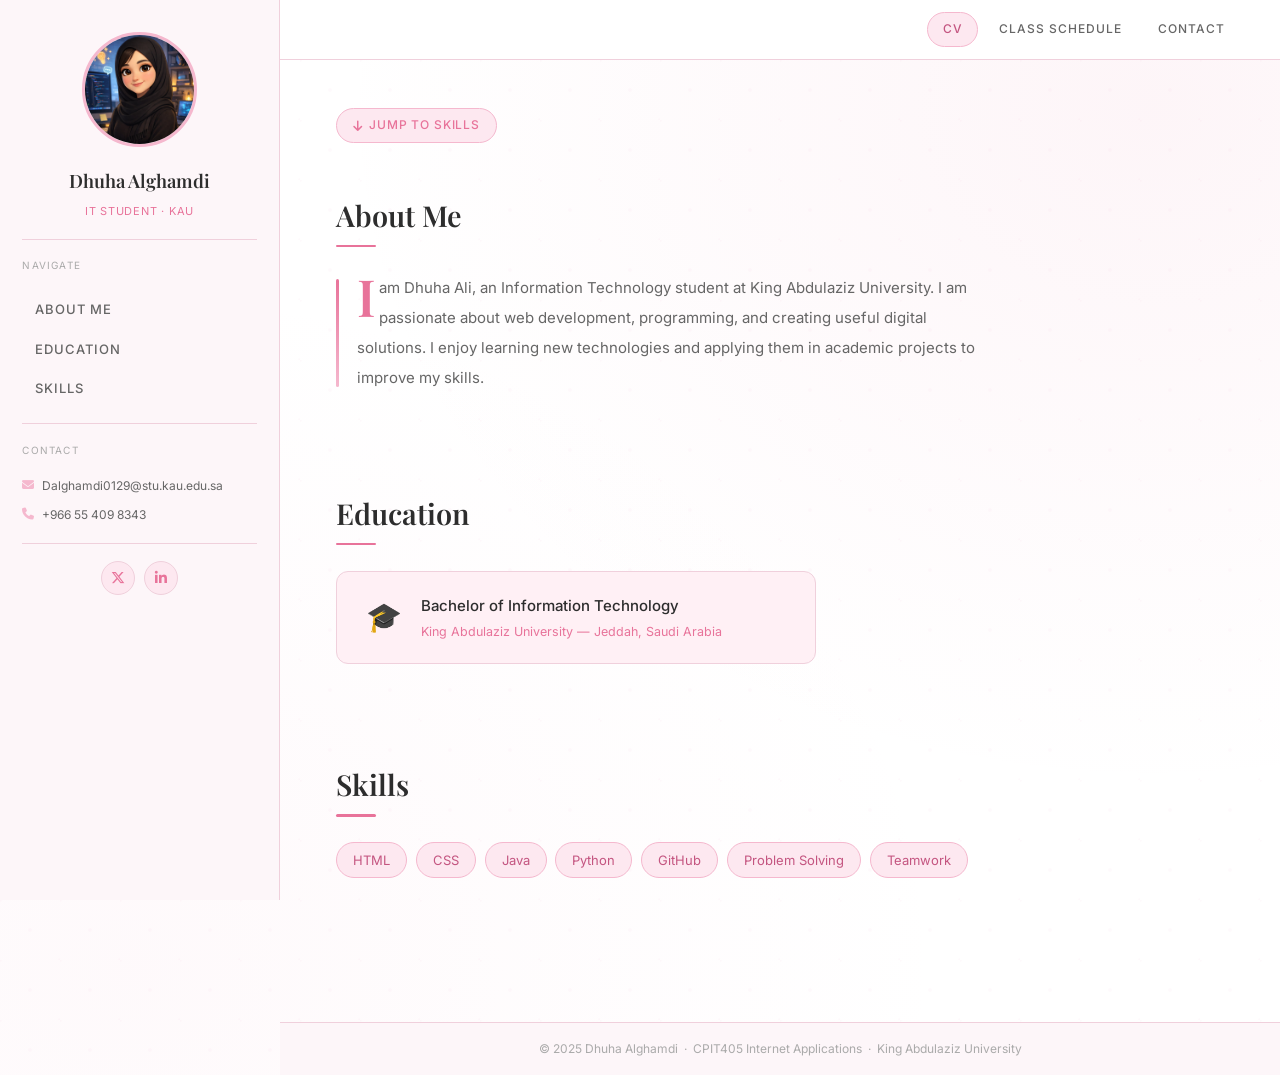
==== index.html @ 771fced4 "Add files via upload" ====
<!DOCTYPE html>
<!--
  index.html - Home Page (CV)
  Dhuha Alghamdi Personal Website
  CPIT405 - Internet Applications
-->
<html lang="en">
<head>
  <meta charset="UTF-8">
  <meta name="viewport" content="width=device-width, initial-scale=1.0">
  <title>Dhuha Alghamdi — CV</title>
  <link rel="stylesheet" href="style.css">
  <link rel="stylesheet" href="https://cdnjs.cloudflare.com/ajax/libs/font-awesome/6.5.0/css/all.min.css">
  <link href="https://fonts.googleapis.com/css2?family=Playfair+Display:wght@400;600&family=Inter:wght@300;400;500&display=swap" rel="stylesheet">
  <style>
    /* ── CSS Variables: light pink morning theme ── */
    :root {
      --bg:           #ffffff;
      --bg-sidebar:   #fdf6f9;
      --bg-card:      #fff0f5;
      --pink:         #e8739a;
      --pink-light:   #f5b8ce;
      --pink-pale:    #fde8f0;
      --pink-dark:    #c45580;
      --text-main:    #2d2d2d;
      --text-sec:     #666;
      --text-muted:   #aaa;
      --border:       #f0d0dc;
      --font-display: 'Playfair Display', Georgia, serif;
      --font-body:    'Inter', Arial, sans-serif;
    }

    /* ── Reset ── */
    *, *::before, *::after { box-sizing: border-box; margin: 0; padding: 0; }
    html { scroll-behavior: smooth; }

    /* ── Body: background image not solid color - project requirement ── */
    body {
      font-family: var(--font-body);
      background-color: var(--bg);
      color: var(--text-main);
      font-size: 15px;
      line-height: 1.7;
      background-image:
        radial-gradient(ellipse at 90% 10%, rgba(232,115,154,0.07) 0%, transparent 50%),
        radial-gradient(ellipse at 10% 90%, rgba(245,184,206,0.08) 0%, transparent 50%),
        url("data:image/svg+xml,%3Csvg width='60' height='60' viewBox='0 0 60 60' xmlns='http://www.w3.org/2000/svg'%3E%3Cg fill='%23e8739a' fill-opacity='0.03'%3E%3Ccircle cx='30' cy='30' r='2'/%3E%3Ccircle cx='0' cy='0' r='2'/%3E%3Ccircle cx='60' cy='60' r='2'/%3E%3C/g%3E%3C/svg%3E");
    }

    /* ── Page grid layout - project requirement ── */
    .page-wrapper {
      display: grid;
      grid-template-columns: 280px 1fr;
      grid-template-rows: 60px 1fr auto;
      grid-template-areas:
        "sidebar header"
        "sidebar main"
        "sidebar footer";
      min-height: 100vh;
    }

    /* ══ SIDEBAR ══ */
    .sidebar {
      grid-area: sidebar;
      background: var(--bg-sidebar);
      border-right: 1.5px solid var(--border);
      padding: 2rem 1.4rem;
      display: flex;
      flex-direction: column;
      align-items: center;
      gap: 1.1rem;
      position: sticky;
      top: 0;
      height: 100vh;
      overflow-y: auto;
    }

    /* Profile image - rounded - bonus requirement */
    .profile-pic {
      width: 115px;
      height: 115px;
      border-radius: 50%;
      object-fit: cover;
      border: 3px solid var(--pink-light);
      /* CSS animation on border - project requirement */
      animation: pinkGlow 3s ease-in-out infinite;
      flex-shrink: 0;
    }

    /* CSS @keyframes animation - project requirement */
    @keyframes pinkGlow {
      0%   { border-color: var(--pink-light); box-shadow: 0 0 12px rgba(232,115,154,0.25); }
      50%  { border-color: var(--pink);       box-shadow: 0 0 22px rgba(232,115,154,0.45); }
      100% { border-color: var(--pink-light); box-shadow: 0 0 12px rgba(232,115,154,0.25); }
    }

    .sidebar-name {
      font-family: var(--font-display);
      font-size: 1.15rem;
      font-weight: 600;
      color: var(--text-main);
      text-align: center;
    }

    .sidebar-role {
      font-size: 11px;
      color: var(--pink);
      text-align: center;
      letter-spacing: 0.07em;
      text-transform: uppercase;
      margin-top: -0.7rem;
    }

    .sidebar-divider {
      width: 100%;
      height: 1px;
      background: var(--border);
    }

    .sidebar-label {
      font-size: 10px;
      color: var(--text-muted);
      letter-spacing: 0.12em;
      text-transform: uppercase;
      align-self: flex-start;
    }

    /* Sidebar nav links (About / Education / Skills) */
    .sidebar-nav {
      width: 100%;
      display: flex;
      flex-direction: column;
      gap: 0.25rem;
    }

    /* Remove underline from all links - project requirement */
    .sidebar-nav a, .sidebar-links a, nav a, .social-icons a, .fragment-link {
      text-decoration: none;
    }

    .sidebar-nav a {
      font-size: 13px;
      color: var(--text-sec);
      padding: 0.35rem 0.7rem;
      border-radius: 6px;
      transition: background 0.2s, color 0.2s;
    }
    .sidebar-nav a:hover {
      background: var(--pink-pale);
      color: var(--pink-dark);
    }

    .sidebar-links {
      width: 100%;
      display: flex;
      flex-direction: column;
      gap: 0.5rem;
    }

    .sidebar-links a {
      font-size: 12px;
      color: var(--text-sec);
      display: flex;
      align-items: flex-start;
      gap: 0.45rem;
      transition: color 0.2s;
      word-break: break-all;
    }
    .sidebar-links a i { margin-top: 3px; flex-shrink: 0; color: var(--pink-light); }
    .sidebar-links a:hover { color: var(--pink-dark); }

    /* Social icons hover effect - project requirement */
    .social-icons { display: flex; gap: 0.6rem; }

    .social-icons a {
      width: 34px;
      height: 34px;
      border-radius: 50%;
      background: var(--pink-pale);
      border: 1px solid var(--border);
      display: flex;
      align-items: center;
      justify-content: center;
      color: var(--pink);
      font-size: 14px;
      /* CSS transition - project requirement */
      transition: all 0.28s ease;
    }
    .social-icons a:hover {
      background: var(--pink);
      color: white;
      transform: translateY(-3px);
      box-shadow: 0 5px 14px rgba(232,115,154,0.35);
    }

    /* ══ STICKY HEADER - project requirement ══ */
    header {
      grid-area: header;
      position: sticky;
      top: 0;
      z-index: 200;
      background: rgba(255,255,255,0.92);
      backdrop-filter: blur(12px);
      border-bottom: 1.5px solid var(--border);
      display: flex;
      align-items: center;
      justify-content: flex-end;
      padding: 0 2.5rem;
    }

    nav { display: flex; gap: 0.35rem; }

    nav a {
      font-size: 12px;
      font-weight: 500;
      letter-spacing: 0.08em;
      text-transform: uppercase;
      color: var(--text-sec);
      padding: 0.4rem 0.9rem;
      border-radius: 20px;
      border: 1.5px solid transparent;
      /* CSS transition on nav - project requirement */
      transition: all 0.22s;
    }

    /* Hover on nav links - project requirement */
    nav a:hover, nav a.active {
      color: var(--pink-dark);
      background: var(--pink-pale);
      border-color: var(--pink-light);
    }

    /* ══ MAIN CONTENT ══ */
    main {
      grid-area: main;
      padding: 3rem 3.5rem;
    }

    /* Fragment link - DIFFERENT style from other links - project requirement */
    .fragment-link {
      display: inline-flex;
      align-items: center;
      gap: 0.4rem;
      color: var(--pink);
      font-size: 12px;
      letter-spacing: 0.07em;
      text-transform: uppercase;
      font-weight: 500;
      background: var(--pink-pale);
      border: 1.5px solid var(--pink-light);
      padding: 0.4rem 1rem;
      border-radius: 20px;
      margin-bottom: 3rem;         /* extra space so scroll difference is visible */
      transition: background 0.2s, transform 0.2s;
    }
    .fragment-link:hover {
      background: var(--pink-light);
      color: white;
      transform: translateY(-2px);
    }

    /* Section titles */
    .section-title {
      font-family: var(--font-display);
      font-size: 1.8rem;
      font-weight: 600;
      color: var(--text-main);
      margin-bottom: 0.3rem;
    }

    .section-bar {
      width: 40px;
      height: 2.5px;
      background: var(--pink);
      border-radius: 2px;
      margin-bottom: 1.6rem;
    }

    /* ── Sections with big spacing so scroll is obvious ── */
    section {
      margin-bottom: 6rem;      /* lots of space between sections */
      scroll-margin-top: 80px;
    }

    /* ── About Me - pseudo-elements - project requirement ── */
    .about-text {
      color: var(--text-sec);
      font-size: 15px;
      line-height: 2;
      max-width: 640px;
      position: relative;
      padding-left: 1.3rem;
    }

    /* ::before - pink left accent - project requirement */
    .about-text::before {
      content: '';
      position: absolute;
      left: 0; top: 6px; bottom: 6px;
      width: 3px;
      background: linear-gradient(180deg, var(--pink), var(--pink-light));
      border-radius: 2px;
    }

    /* ::first-letter drop cap - project requirement */
    .about-text::first-letter {
      font-family: var(--font-display);
      font-size: 3.2rem;
      font-weight: 600;
      color: var(--pink);
      float: left;
      line-height: 0.82;
      margin-right: 0.18rem;
      margin-top: 0.1rem;
    }

    /* ── Education card ── */
    .edu-card {
      background: var(--bg-card);
      border: 1.5px solid var(--border);
      border-radius: 12px;
      padding: 1.3rem 1.8rem;
      display: flex;
      gap: 1.2rem;
      align-items: flex-start;
      max-width: 480px;
      /* CSS transition - project requirement */
      transition: border-color 0.3s, box-shadow 0.3s;
    }
    .edu-card:hover {
      border-color: var(--pink-light);
      box-shadow: 0 4px 18px rgba(232,115,154,0.15);
    }
    .edu-icon { font-size: 1.8rem; }
    .edu-degree { font-size: 15px; font-weight: 500; color: var(--text-main); }
    .edu-uni { font-size: 12.5px; color: var(--pink); margin-top: 0.2rem; }

    /* ── Skills tags ── */
    .skills-grid { display: flex; flex-wrap: wrap; gap: 0.55rem; }

    .skill-tag {
      background: var(--pink-pale);
      border: 1.5px solid var(--pink-light);
      color: var(--pink-dark);
      padding: 0.35rem 1rem;
      border-radius: 20px;
      font-size: 13px;
      transition: all 0.22s;
      cursor: default;
    }
    .skill-tag:hover {
      background: var(--pink-light);
      color: white;
      transform: translateY(-2px);
    }

    /* ══ FOOTER - always at bottom - project requirement ══ */
    footer {
      grid-area: footer;
      background: var(--bg-sidebar);
      border-top: 1.5px solid var(--border);
      padding: 1rem 3rem;
      text-align: center;
      font-size: 12px;
      color: var(--text-muted);
    }

    /* ══ RESPONSIVE - project requirement ══ */
    @media (max-width: 768px) {
      .page-wrapper {
        grid-template-columns: 1fr;
        grid-template-areas: "header" "sidebar" "main" "footer";
      }
      .sidebar { position: static; height: auto; flex-direction: row; flex-wrap: wrap; justify-content: center; }
      main { padding: 1.8rem 1.2rem; }
    }
  </style>
</head>
<body>
<div class="page-wrapper">

  <!-- Left sidebar - profile image on left nav bar - project requirement -->
  <aside class="sidebar">

    <!-- Profile image - rounded (border-radius 50%) - bonus requirement -->
    <img
      src="[data-uri]"
      alt="Dhuha Alghamdi"
      class="profile-pic">

    <div class="sidebar-name">Dhuha Alghamdi</div>
    <div class="sidebar-role">IT Student · KAU</div>

    <div class="sidebar-divider"></div>

    <span class="sidebar-label">Navigate</span>
    <!-- Sidebar section links -->
    <nav class="sidebar-nav">
      <a href="#about">About Me</a>
      <a href="#education">Education</a>
      <a href="#skills">Skills</a>
    </nav>

    <div class="sidebar-divider"></div>

    <span class="sidebar-label">Contact</span>
    <div class="sidebar-links">
      <!-- mailto: URI scheme - project requirement -->
      <a href="mailto:Dalghamdi0129@stu.kau.edu.sa">
        <i class="fa-solid fa-envelope"></i>Dalghamdi0129@stu.kau.edu.sa
      </a>
      <!-- tel: URI scheme - project requirement -->
      <a href="tel:+966554098343">
        <i class="fa-solid fa-phone"></i>+966 55 409 8343
      </a>
    </div>

    <div class="sidebar-divider"></div>

    <!-- Social media icons - new window - hover effects - project requirements -->
    <div class="social-icons">
      <a href="https://x.com/gglop9?s=21&t=EAgGsXq8_sWAfRVWY7o1SA"
         target="_blank" rel="noopener noreferrer" title="X (Twitter)">
        <i class="fa-brands fa-x-twitter"></i>
      </a>
      <a href="https://www.linkedin.com/in/dhuha-alghamdi"
         target="_blank" rel="noopener noreferrer" title="LinkedIn">
        <i class="fa-brands fa-linkedin-in"></i>
      </a>
    </div>

  </aside>

  <!-- Sticky header - project requirement -->
  <header>
    <nav>
      <a href="index.html" class="active">CV</a>
      <a href="schedule.html">Class Schedule</a>
      <a href="contact.html">Contact</a>
    </nav>
  </header>

  <main>

    <!-- Fragment link - jumps to #skills - DIFFERENT style - project requirement -->
    <a href="#skills" class="fragment-link">
      <i class="fa-solid fa-arrow-down"></i>
      Jump to Skills
    </a>

    <!-- ── About Me: 6rem margin-bottom makes scroll jump visible ── -->
    <section id="about">
      <h2 class="section-title">About Me</h2>
      <div class="section-bar"></div>
      <!-- ::first-letter + ::before applied via CSS - project requirement -->
      <p class="about-text">
        I am Dhuha Ali, an Information Technology student at King Abdulaziz University.
        I am passionate about web development, programming, and creating useful digital solutions.
        I enjoy learning new technologies and applying them in academic projects to improve my skills.
      </p>
    </section>

    <!-- ── Education ── -->
    <section id="education">
      <h2 class="section-title">Education</h2>
      <div class="section-bar"></div>
      <div class="edu-card">
        <div class="edu-icon">🎓</div>
        <div>
          <div class="edu-degree">Bachelor of Information Technology</div>
          <div class="edu-uni">King Abdulaziz University — Jeddah, Saudi Arabia</div>
        </div>
      </div>
    </section>

    <!-- ── Skills - target of fragment link ── -->
    <section id="skills">
      <h2 class="section-title">Skills</h2>
      <div class="section-bar"></div>
      <div class="skills-grid">
        <span class="skill-tag">HTML</span>
        <span class="skill-tag">CSS</span>
        <span class="skill-tag">Java</span>
        <span class="skill-tag">Python</span>
        <span class="skill-tag">GitHub</span>
        <span class="skill-tag">Problem Solving</span>
        <span class="skill-tag">Teamwork</span>
      </div>
    </section>

  </main>

  <!-- Footer - always at bottom - project requirement -->
  <footer>
    © 2025 Dhuha Alghamdi &nbsp;·&nbsp; CPIT405 Internet Applications &nbsp;·&nbsp; King Abdulaziz University
  </footer>

</div>
</body>
</html>
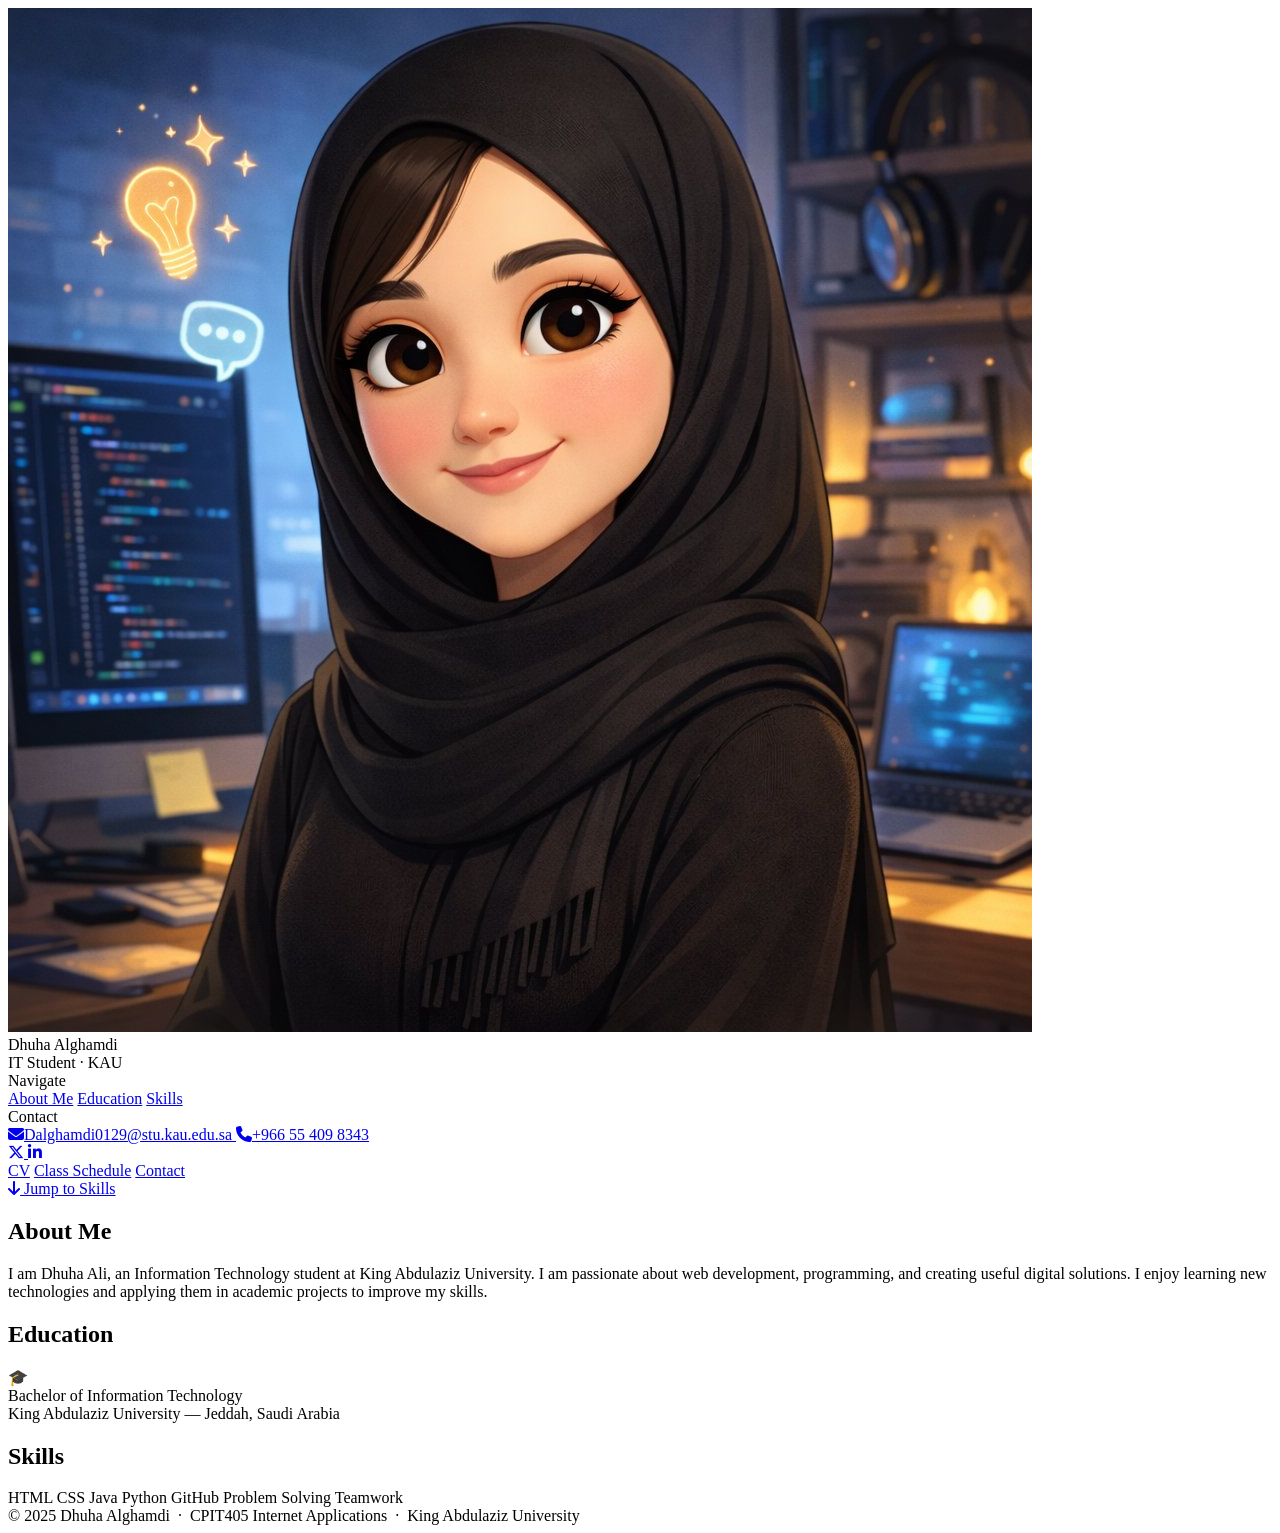
==== commit 964f02c2: "Update index.html" ====
--- a/index.html
+++ b/index.html
@@ -1,6 +1,6 @@
 <!DOCTYPE html>
 <!--
-  index.html - Home Page (CV)
+  index.html - Home Page 
   Dhuha Alghamdi Personal Website
   CPIT405 - Internet Applications
 -->
@@ -12,369 +12,6 @@
   <link rel="stylesheet" href="style.css">
   <link rel="stylesheet" href="https://cdnjs.cloudflare.com/ajax/libs/font-awesome/6.5.0/css/all.min.css">
   <link href="https://fonts.googleapis.com/css2?family=Playfair+Display:wght@400;600&family=Inter:wght@300;400;500&display=swap" rel="stylesheet">
-  <style>
-    /* ── CSS Variables: light pink morning theme ── */
-    :root {
-      --bg:           #ffffff;
-      --bg-sidebar:   #fdf6f9;
-      --bg-card:      #fff0f5;
-      --pink:         #e8739a;
-      --pink-light:   #f5b8ce;
-      --pink-pale:    #fde8f0;
-      --pink-dark:    #c45580;
-      --text-main:    #2d2d2d;
-      --text-sec:     #666;
-      --text-muted:   #aaa;
-      --border:       #f0d0dc;
-      --font-display: 'Playfair Display', Georgia, serif;
-      --font-body:    'Inter', Arial, sans-serif;
-    }
-
-    /* ── Reset ── */
-    *, *::before, *::after { box-sizing: border-box; margin: 0; padding: 0; }
-    html { scroll-behavior: smooth; }
-
-    /* ── Body: background image not solid color - project requirement ── */
-    body {
-      font-family: var(--font-body);
-      background-color: var(--bg);
-      color: var(--text-main);
-      font-size: 15px;
-      line-height: 1.7;
-      background-image:
-        radial-gradient(ellipse at 90% 10%, rgba(232,115,154,0.07) 0%, transparent 50%),
-        radial-gradient(ellipse at 10% 90%, rgba(245,184,206,0.08) 0%, transparent 50%),
-        url("data:image/svg+xml,%3Csvg width='60' height='60' viewBox='0 0 60 60' xmlns='http://www.w3.org/2000/svg'%3E%3Cg fill='%23e8739a' fill-opacity='0.03'%3E%3Ccircle cx='30' cy='30' r='2'/%3E%3Ccircle cx='0' cy='0' r='2'/%3E%3Ccircle cx='60' cy='60' r='2'/%3E%3C/g%3E%3C/svg%3E");
-    }
-
-    /* ── Page grid layout - project requirement ── */
-    .page-wrapper {
-      display: grid;
-      grid-template-columns: 280px 1fr;
-      grid-template-rows: 60px 1fr auto;
-      grid-template-areas:
-        "sidebar header"
-        "sidebar main"
-        "sidebar footer";
-      min-height: 100vh;
-    }
-
-    /* ══ SIDEBAR ══ */
-    .sidebar {
-      grid-area: sidebar;
-      background: var(--bg-sidebar);
-      border-right: 1.5px solid var(--border);
-      padding: 2rem 1.4rem;
-      display: flex;
-      flex-direction: column;
-      align-items: center;
-      gap: 1.1rem;
-      position: sticky;
-      top: 0;
-      height: 100vh;
-      overflow-y: auto;
-    }
-
-    /* Profile image - rounded - bonus requirement */
-    .profile-pic {
-      width: 115px;
-      height: 115px;
-      border-radius: 50%;
-      object-fit: cover;
-      border: 3px solid var(--pink-light);
-      /* CSS animation on border - project requirement */
-      animation: pinkGlow 3s ease-in-out infinite;
-      flex-shrink: 0;
-    }
-
-    /* CSS @keyframes animation - project requirement */
-    @keyframes pinkGlow {
-      0%   { border-color: var(--pink-light); box-shadow: 0 0 12px rgba(232,115,154,0.25); }
-      50%  { border-color: var(--pink);       box-shadow: 0 0 22px rgba(232,115,154,0.45); }
-      100% { border-color: var(--pink-light); box-shadow: 0 0 12px rgba(232,115,154,0.25); }
-    }
-
-    .sidebar-name {
-      font-family: var(--font-display);
-      font-size: 1.15rem;
-      font-weight: 600;
-      color: var(--text-main);
-      text-align: center;
-    }
-
-    .sidebar-role {
-      font-size: 11px;
-      color: var(--pink);
-      text-align: center;
-      letter-spacing: 0.07em;
-      text-transform: uppercase;
-      margin-top: -0.7rem;
-    }
-
-    .sidebar-divider {
-      width: 100%;
-      height: 1px;
-      background: var(--border);
-    }
-
-    .sidebar-label {
-      font-size: 10px;
-      color: var(--text-muted);
-      letter-spacing: 0.12em;
-      text-transform: uppercase;
-      align-self: flex-start;
-    }
-
-    /* Sidebar nav links (About / Education / Skills) */
-    .sidebar-nav {
-      width: 100%;
-      display: flex;
-      flex-direction: column;
-      gap: 0.25rem;
-    }
-
-    /* Remove underline from all links - project requirement */
-    .sidebar-nav a, .sidebar-links a, nav a, .social-icons a, .fragment-link {
-      text-decoration: none;
-    }
-
-    .sidebar-nav a {
-      font-size: 13px;
-      color: var(--text-sec);
-      padding: 0.35rem 0.7rem;
-      border-radius: 6px;
-      transition: background 0.2s, color 0.2s;
-    }
-    .sidebar-nav a:hover {
-      background: var(--pink-pale);
-      color: var(--pink-dark);
-    }
-
-    .sidebar-links {
-      width: 100%;
-      display: flex;
-      flex-direction: column;
-      gap: 0.5rem;
-    }
-
-    .sidebar-links a {
-      font-size: 12px;
-      color: var(--text-sec);
-      display: flex;
-      align-items: flex-start;
-      gap: 0.45rem;
-      transition: color 0.2s;
-      word-break: break-all;
-    }
-    .sidebar-links a i { margin-top: 3px; flex-shrink: 0; color: var(--pink-light); }
-    .sidebar-links a:hover { color: var(--pink-dark); }
-
-    /* Social icons hover effect - project requirement */
-    .social-icons { display: flex; gap: 0.6rem; }
-
-    .social-icons a {
-      width: 34px;
-      height: 34px;
-      border-radius: 50%;
-      background: var(--pink-pale);
-      border: 1px solid var(--border);
-      display: flex;
-      align-items: center;
-      justify-content: center;
-      color: var(--pink);
-      font-size: 14px;
-      /* CSS transition - project requirement */
-      transition: all 0.28s ease;
-    }
-    .social-icons a:hover {
-      background: var(--pink);
-      color: white;
-      transform: translateY(-3px);
-      box-shadow: 0 5px 14px rgba(232,115,154,0.35);
-    }
-
-    /* ══ STICKY HEADER - project requirement ══ */
-    header {
-      grid-area: header;
-      position: sticky;
-      top: 0;
-      z-index: 200;
-      background: rgba(255,255,255,0.92);
-      backdrop-filter: blur(12px);
-      border-bottom: 1.5px solid var(--border);
-      display: flex;
-      align-items: center;
-      justify-content: flex-end;
-      padding: 0 2.5rem;
-    }
-
-    nav { display: flex; gap: 0.35rem; }
-
-    nav a {
-      font-size: 12px;
-      font-weight: 500;
-      letter-spacing: 0.08em;
-      text-transform: uppercase;
-      color: var(--text-sec);
-      padding: 0.4rem 0.9rem;
-      border-radius: 20px;
-      border: 1.5px solid transparent;
-      /* CSS transition on nav - project requirement */
-      transition: all 0.22s;
-    }
-
-    /* Hover on nav links - project requirement */
-    nav a:hover, nav a.active {
-      color: var(--pink-dark);
-      background: var(--pink-pale);
-      border-color: var(--pink-light);
-    }
-
-    /* ══ MAIN CONTENT ══ */
-    main {
-      grid-area: main;
-      padding: 3rem 3.5rem;
-    }
-
-    /* Fragment link - DIFFERENT style from other links - project requirement */
-    .fragment-link {
-      display: inline-flex;
-      align-items: center;
-      gap: 0.4rem;
-      color: var(--pink);
-      font-size: 12px;
-      letter-spacing: 0.07em;
-      text-transform: uppercase;
-      font-weight: 500;
-      background: var(--pink-pale);
-      border: 1.5px solid var(--pink-light);
-      padding: 0.4rem 1rem;
-      border-radius: 20px;
-      margin-bottom: 3rem;         /* extra space so scroll difference is visible */
-      transition: background 0.2s, transform 0.2s;
-    }
-    .fragment-link:hover {
-      background: var(--pink-light);
-      color: white;
-      transform: translateY(-2px);
-    }
-
-    /* Section titles */
-    .section-title {
-      font-family: var(--font-display);
-      font-size: 1.8rem;
-      font-weight: 600;
-      color: var(--text-main);
-      margin-bottom: 0.3rem;
-    }
-
-    .section-bar {
-      width: 40px;
-      height: 2.5px;
-      background: var(--pink);
-      border-radius: 2px;
-      margin-bottom: 1.6rem;
-    }
-
-    /* ── Sections with big spacing so scroll is obvious ── */
-    section {
-      margin-bottom: 6rem;      /* lots of space between sections */
-      scroll-margin-top: 80px;
-    }
-
-    /* ── About Me - pseudo-elements - project requirement ── */
-    .about-text {
-      color: var(--text-sec);
-      font-size: 15px;
-      line-height: 2;
-      max-width: 640px;
-      position: relative;
-      padding-left: 1.3rem;
-    }
-
-    /* ::before - pink left accent - project requirement */
-    .about-text::before {
-      content: '';
-      position: absolute;
-      left: 0; top: 6px; bottom: 6px;
-      width: 3px;
-      background: linear-gradient(180deg, var(--pink), var(--pink-light));
-      border-radius: 2px;
-    }
-
-    /* ::first-letter drop cap - project requirement */
-    .about-text::first-letter {
-      font-family: var(--font-display);
-      font-size: 3.2rem;
-      font-weight: 600;
-      color: var(--pink);
-      float: left;
-      line-height: 0.82;
-      margin-right: 0.18rem;
-      margin-top: 0.1rem;
-    }
-
-    /* ── Education card ── */
-    .edu-card {
-      background: var(--bg-card);
-      border: 1.5px solid var(--border);
-      border-radius: 12px;
-      padding: 1.3rem 1.8rem;
-      display: flex;
-      gap: 1.2rem;
-      align-items: flex-start;
-      max-width: 480px;
-      /* CSS transition - project requirement */
-      transition: border-color 0.3s, box-shadow 0.3s;
-    }
-    .edu-card:hover {
-      border-color: var(--pink-light);
-      box-shadow: 0 4px 18px rgba(232,115,154,0.15);
-    }
-    .edu-icon { font-size: 1.8rem; }
-    .edu-degree { font-size: 15px; font-weight: 500; color: var(--text-main); }
-    .edu-uni { font-size: 12.5px; color: var(--pink); margin-top: 0.2rem; }
-
-    /* ── Skills tags ── */
-    .skills-grid { display: flex; flex-wrap: wrap; gap: 0.55rem; }
-
-    .skill-tag {
-      background: var(--pink-pale);
-      border: 1.5px solid var(--pink-light);
-      color: var(--pink-dark);
-      padding: 0.35rem 1rem;
-      border-radius: 20px;
-      font-size: 13px;
-      transition: all 0.22s;
-      cursor: default;
-    }
-    .skill-tag:hover {
-      background: var(--pink-light);
-      color: white;
-      transform: translateY(-2px);
-    }
-
-    /* ══ FOOTER - always at bottom - project requirement ══ */
-    footer {
-      grid-area: footer;
-      background: var(--bg-sidebar);
-      border-top: 1.5px solid var(--border);
-      padding: 1rem 3rem;
-      text-align: center;
-      font-size: 12px;
-      color: var(--text-muted);
-    }
-
-    /* ══ RESPONSIVE - project requirement ══ */
-    @media (max-width: 768px) {
-      .page-wrapper {
-        grid-template-columns: 1fr;
-        grid-template-areas: "header" "sidebar" "main" "footer";
-      }
-      .sidebar { position: static; height: auto; flex-direction: row; flex-wrap: wrap; justify-content: center; }
-      main { padding: 1.8rem 1.2rem; }
-    }
-  </style>
 </head>
 <body>
 <div class="page-wrapper">
@@ -382,7 +19,7 @@
   <!-- Left sidebar - profile image on left nav bar - project requirement -->
   <aside class="sidebar">
 
-    <!-- Profile image - rounded (border-radius 50%) - bonus requirement -->
+    <!-- Profile image - rounded (border-radius 50%) - optional requirement -->
     <img
       src="[data-uri]"
       alt="Dhuha Alghamdi"
@@ -448,7 +85,7 @@
       Jump to Skills
     </a>
 
-    <!-- ── About Me: 6rem margin-bottom makes scroll jump visible ── -->
+    
     <section id="about">
       <h2 class="section-title">About Me</h2>
       <div class="section-bar"></div>
@@ -490,11 +127,11 @@
 
   </main>
 
-  <!-- Footer - always at bottom - project requirement -->
+  <!-- Footer at the bottom - project requirement -->
   <footer>
     © 2025 Dhuha Alghamdi &nbsp;·&nbsp; CPIT405 Internet Applications &nbsp;·&nbsp; King Abdulaziz University
   </footer>
 
 </div>
 </body>
-</html>+</html>
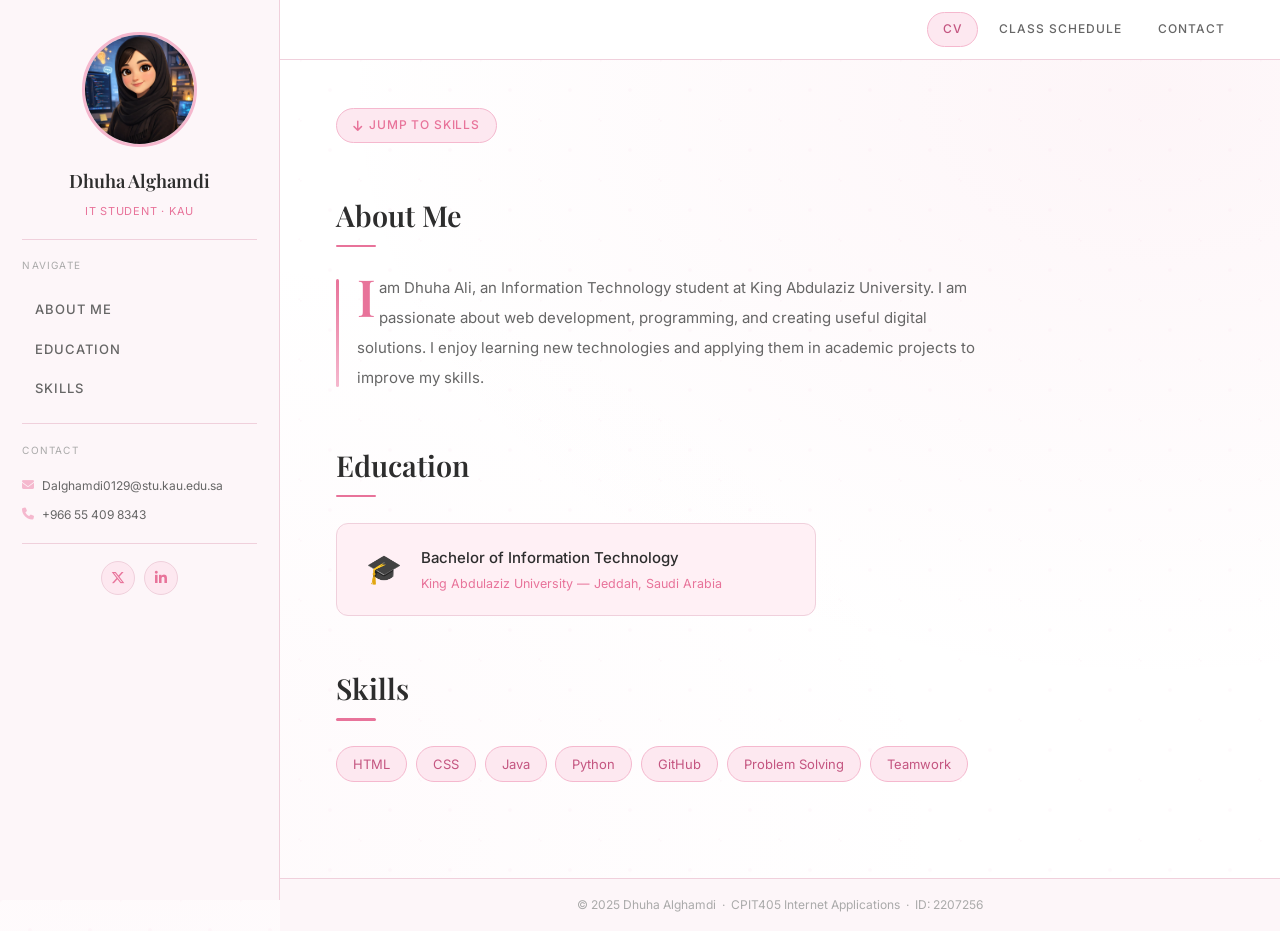
==== commit 9bcf2132: "Update index.html" ====
--- a/index.html
+++ b/index.html
@@ -129,9 +129,10 @@
 
   <!-- Footer at the bottom - project requirement -->
   <footer>
-    © 2025 Dhuha Alghamdi &nbsp;·&nbsp; CPIT405 Internet Applications &nbsp;·&nbsp; King Abdulaziz University
+    © 2025 Dhuha Alghamdi &nbsp;·&nbsp; CPIT405 Internet Applications &nbsp;·&nbsp; ID: 2207256
   </footer>
 
 </div>
 </body>
 </html>
+
--- a/style.css
+++ b/style.css
@@ -0,0 +1,436 @@
+/* ── CSS Variables: light pink ── */
+    :root {
+      --bg:           #ffffff;
+      --bg-sidebar:   #fdf6f9;
+      --bg-card:      #fff0f5;
+      --pink:         #e8739a;
+      --pink-light:   #f5b8ce;
+      --pink-pale:    #fde8f0;
+      --pink-dark:    #c45580;
+      --text-main:    #2d2d2d;
+      --text-sec:     #666;
+      --text-muted:   #aaa;
+      --border:       #f0d0dc;
+      --font-display: 'Playfair Display', Georgia, serif;
+      --font-body:    'Inter', Arial, sans-serif;
+    }
+
+    /* ── Reset ── */
+    *, *::before, *::after { box-sizing: border-box; margin: 0; padding: 0; }
+    html { scroll-behavior: smooth; }
+
+    /* ── Body: background image not solid color - project requirement ── */
+    body {
+      font-family: var(--font-body);
+      background-color: var(--bg);
+      color: var(--text-main);
+      font-size: 15px;
+      line-height: 1.7;
+      background-image:
+        radial-gradient(ellipse at 90% 10%, rgba(232,115,154,0.07) 0%, transparent 50%),
+        radial-gradient(ellipse at 10% 90%, rgba(245,184,206,0.08) 0%, transparent 50%),
+        url("data:image/svg+xml,%3Csvg width='60' height='60' viewBox='0 0 60 60' xmlns='http://www.w3.org/2000/svg'%3E%3Cg fill='%23e8739a' fill-opacity='0.03'%3E%3Ccircle cx='30' cy='30' r='2'/%3E%3Ccircle cx='0' cy='0' r='2'/%3E%3Ccircle cx='60' cy='60' r='2'/%3E%3C/g%3E%3C/svg%3E");
+    }
+
+    /* ── Page grid layout - project requirement ── */
+    .page-wrapper {
+      display: grid;
+      grid-template-columns: 280px 1fr;
+      grid-template-rows: 60px 1fr auto;
+      grid-template-areas:
+        "sidebar header"
+        "sidebar main"
+        "sidebar footer";
+      min-height: 100vh;
+    }
+
+    /* ══ SIDEBAR ══ */
+    .sidebar {
+      grid-area: sidebar;
+      background: var(--bg-sidebar);
+      border-right: 1.5px solid var(--border);
+      padding: 2rem 1.4rem;
+      display: flex;
+      flex-direction: column;
+      align-items: center;
+      gap: 1.1rem;
+      position: sticky;
+      top: 0;
+      height: 100vh;
+      overflow-y: auto;
+    }
+
+    /* Profile image - rounded - optional requirement */
+    .profile-pic {
+      width: 115px;
+      height: 115px;
+      border-radius: 50%;
+      object-fit: cover;
+      border: 3px solid var(--pink-light);
+      /* CSS animation on border - project requirement */
+      animation: pinkGlow 3s ease-in-out infinite;
+      flex-shrink: 0;
+    }
+
+    /* CSS @keyframes animation - project requirement */
+    @keyframes pinkGlow {
+      0%   { border-color: var(--pink-light); box-shadow: 0 0 12px rgba(232,115,154,0.25); }
+      50%  { border-color: var(--pink);       box-shadow: 0 0 22px rgba(232,115,154,0.45); }
+      100% { border-color: var(--pink-light); box-shadow: 0 0 12px rgba(232,115,154,0.25); }
+    }
+
+    .sidebar-name {
+      font-family: var(--font-display);
+      font-size: 1.15rem;
+      font-weight: 600;
+      color: var(--text-main);
+      text-align: center;
+    }
+
+    .sidebar-role {
+      font-size: 11px;
+      color: var(--pink);
+      text-align: center;
+      letter-spacing: 0.07em;
+      text-transform: uppercase;
+      margin-top: -0.7rem;
+    }
+
+    .sidebar-divider {
+      width: 100%;
+      height: 1px;
+      background: var(--border);
+    }
+
+    .sidebar-label {
+      font-size: 10px;
+      color: var(--text-muted);
+      letter-spacing: 0.12em;
+      text-transform: uppercase;
+      align-self: flex-start;
+    }
+
+    /* Sidebar nav links (About / Education / Skills) */
+    .sidebar-nav {
+      width: 100%;
+      display: flex;
+      flex-direction: column;
+      gap: 0.25rem;
+    }
+
+    /* Remove underline from all links - project requirement */
+    .sidebar-nav a, .sidebar-links a, nav a, .social-icons a, .fragment-link {
+      text-decoration: none;
+    }
+
+    .sidebar-nav a {
+      font-size: 13px;
+      color: var(--text-sec);
+      padding: 0.35rem 0.7rem;
+      border-radius: 6px;
+      transition: background 0.2s, color 0.2s;
+    }
+    .sidebar-nav a:hover {
+      background: var(--pink-pale);
+      color: var(--pink-dark);
+    }
+
+    .sidebar-links {
+      width: 100%;
+      display: flex;
+      flex-direction: column;
+      gap: 0.5rem;
+    }
+
+    .sidebar-links a {
+      font-size: 12px;
+      color: var(--text-sec);
+      display: flex;
+      align-items: flex-start;
+      gap: 0.45rem;
+      transition: color 0.2s;
+      word-break: break-all;
+    }
+    .sidebar-links a i { margin-top: 3px; flex-shrink: 0; color: var(--pink-light); }
+    .sidebar-links a:hover { color: var(--pink-dark); }
+
+    /* Social icons hover effect - project requirement */
+    .social-icons { display: flex; gap: 0.6rem; }
+
+    .social-icons a {
+      width: 34px;
+      height: 34px;
+      border-radius: 50%;
+      background: var(--pink-pale);
+      border: 1px solid var(--border);
+      display: flex;
+      align-items: center;
+      justify-content: center;
+      color: var(--pink);
+      font-size: 14px;
+      /* CSS transition - project requirement */
+      transition: all 0.28s ease;
+    }
+    .social-icons a:hover {
+      background: var(--pink);
+      color: white;
+      transform: translateY(-3px);
+      box-shadow: 0 5px 14px rgba(232,115,154,0.35);
+    }
+
+    /* ══ STICKY HEADER - project requirement ══ */
+    header {
+      grid-area: header;
+      position: sticky;
+      top: 0;
+      z-index: 200;
+      background: rgba(255,255,255,0.92);
+      backdrop-filter: blur(12px);
+      border-bottom: 1.5px solid var(--border);
+      display: flex;
+      align-items: center;
+      justify-content: flex-end;
+      padding: 0 2.5rem;
+    }
+
+    nav { display: flex; gap: 0.35rem; }
+
+    nav a {
+      font-size: 12px;
+      font-weight: 500;
+      letter-spacing: 0.08em;
+      text-transform: uppercase;
+      color: var(--text-sec);
+      padding: 0.4rem 0.9rem;
+      border-radius: 20px;
+      border: 1.5px solid transparent;
+      /* CSS transition on nav - project requirement */
+      transition: all 0.22s;
+    }
+
+    /* Hover on nav links - project requirement */
+    nav a:hover, nav a.active {
+      color: var(--pink-dark);
+      background: var(--pink-pale);
+      border-color: var(--pink-light);
+    }
+
+    /* ══ MAIN CONTENT ══ */
+    main {
+      grid-area: main;
+      padding: 3rem 3.5rem;
+    }
+
+    /* Fragment link - DIFFERENT style from other links - project requirement */
+    .fragment-link {
+      display: inline-flex;
+      align-items: center;
+      gap: 0.4rem;
+      color: var(--pink);
+      font-size: 12px;
+      letter-spacing: 0.07em;
+      text-transform: uppercase;
+      font-weight: 500;
+      background: var(--pink-pale);
+      border: 1.5px solid var(--pink-light);
+      padding: 0.4rem 1rem;
+      border-radius: 20px;
+      margin-bottom: 3rem;         /* extra space so scroll difference is visible--------------------------- */
+      transition: background 0.2s, transform 0.2s;
+    }
+    .fragment-link:hover {
+      background: var(--pink-light);
+      color: white;
+      transform: translateY(-2px);
+    }
+
+    /* Section titles */
+    .section-title {
+      font-family: var(--font-display);
+      font-size: 1.8rem;
+      font-weight: 600;
+      color: var(--text-main);
+      margin-bottom: 0.3rem;
+    }
+
+    .section-bar {
+      width: 40px;
+      height: 2.5px;
+      background: var(--pink);
+      border-radius: 2px;
+      margin-bottom: 1.6rem;
+    }
+
+    /* ── Sections with big spacing so scroll is obvious--------------------------------------------------- ── */
+    section {
+      margin-bottom: 6rem;      /* lots of space between sections */
+      scroll-margin-top: 80px;
+    }
+
+    /* ── About Me - pseudo-elements - project requirement ── */
+    .about-text {
+      color: var(--text-sec);
+      font-size: 15px;
+      line-height: 2;
+      max-width: 640px;
+      position: relative;
+      padding-left: 1.3rem;
+    }
+
+    /* ::before - pink left accent - project requirement */
+    .about-text::before {
+      content: '';
+      position: absolute;
+      left: 0; top: 6px; bottom: 6px;
+      width: 3px;
+      background: linear-gradient(180deg, var(--pink), var(--pink-light));
+      border-radius: 2px;
+    }
+
+    /* ::first-letter drop cap - project requirement */
+    .about-text::first-letter {
+      font-family: var(--font-display);
+      font-size: 3.2rem;
+      font-weight: 600;
+      color: var(--pink);
+      float: left;
+      line-height: 0.82;
+      margin-right: 0.18rem;
+      margin-top: 0.1rem;
+    }
+
+    /* ── Education card ── */
+    .edu-card {
+      background: var(--bg-card);
+      border: 1.5px solid var(--border);
+      border-radius: 12px;
+      padding: 1.3rem 1.8rem;
+      display: flex;
+      gap: 1.2rem;
+      align-items: flex-start;
+      max-width: 480px;
+      /* CSS transition - project requirement */
+      transition: border-color 0.3s, box-shadow 0.3s;
+    }
+    .edu-card:hover {
+      border-color: var(--pink-light);
+      box-shadow: 0 4px 18px rgba(232,115,154,0.15);
+    }
+    .edu-icon { font-size: 1.8rem; }
+    .edu-degree { font-size: 15px; font-weight: 500; color: var(--text-main); }
+    .edu-uni { font-size: 12.5px; color: var(--pink); margin-top: 0.2rem; }
+
+    /* ── Skills tags ── */
+    .skills-grid { display: flex; flex-wrap: wrap; gap: 0.55rem; }
+
+    .skill-tag {
+      background: var(--pink-pale);
+      border: 1.5px solid var(--pink-light);
+      color: var(--pink-dark);
+      padding: 0.35rem 1rem;
+      border-radius: 20px;
+      font-size: 13px;
+      transition: all 0.22s;
+      cursor: default;
+    }
+    .skill-tag:hover {
+      background: var(--pink-light);
+      color: white;
+      transform: translateY(-2px);
+    }
+
+    /* ══ FOOTER - always at bottom - project requirement ══ */
+    footer {
+      grid-area: footer;
+      background: var(--bg-sidebar);
+      border-top: 1.5px solid var(--border);
+      padding: 1rem 3rem;
+      text-align: center;
+      font-size: 12px;
+      color: var(--text-muted);
+    }
+
+    /* ══ RESPONSIVE - project requirement ══ */
+    @media (max-width: 768px) {
+      .page-wrapper {
+        grid-template-columns: 1fr;
+        grid-template-areas: "header" "sidebar" "main" "footer";
+      }
+      .sidebar { position: static; height: auto; flex-direction: row; flex-wrap: wrap; justify-content: center; }
+      main { padding: 1.8rem 1.2rem; }
+    }
+
+/* ======= Table Styles - schedule.html ======= */
+.table-wrap{overflow-x:auto;border-radius:10px;border:1.5px solid var(--border);margin-bottom:2.5rem;}
+table{width:100%;border-collapse:collapse;font-size:14px;}
+thead th{
+  background:var(--pink-pale);color:var(--pink-dark);
+  padding:.85rem 1.1rem;text-align:left;font-weight:600;
+  font-size:11.5px;letter-spacing:.09em;text-transform:uppercase;
+  border-bottom:2px solid var(--pink-light);
+  border-right:1.5px solid var(--pink-light);
+}
+thead th:last-child{border-right:none;}
+tbody td{
+  padding:.85rem 1.1rem;color:var(--text-sec);
+  border-bottom:1px solid var(--border);
+  border-right:1px solid var(--border);
+}
+tbody td:last-child{border-right:none;}
+
+/* Odd rows different background - project requirement */
+tbody tr:nth-child(odd){background:#fffafc;}
+tbody tr:nth-child(even){background:var(--bg);}
+tbody tr{transition:background .2s,color .2s;}
+
+/* Different hover for odd vs even - project requirement */
+tbody tr:nth-child(odd):hover{background:var(--pink-pale);color:var(--text-main);}
+tbody tr:nth-child(even):hover{background:#fff0f5;color:var(--text-main);}
+
+.course-code{color:var(--pink-dark);font-weight:600;}
+.course-name{font-size:11.5px;color:var(--text-muted);}
+.section-sub{font-size:12px;color:var(--pink);letter-spacing:.07em;text-transform:uppercase;margin-bottom:1.6rem;}
+section{margin-bottom:3rem;}
+
+/* ======================================= Contact Form Styles ======================================= */
+.contact-form{
+  max-width:580px;background:var(--bg-card);
+  border:1.5px solid var(--border);border-radius:14px;padding:2.2rem;
+}
+.form-group{margin-bottom:1.3rem;}
+.form-group label{
+  display:block;font-size:11.5px;color:var(--text-muted);
+  letter-spacing:.09em;text-transform:uppercase;margin-bottom:.45rem;
+}
+.form-group input,
+.form-group textarea{
+  width:100%;background:#fff;
+  border:1.5px solid var(--border);border-radius:8px;
+  padding:.7rem .95rem;color:var(--text-main);
+  font-family:var(--font-body);font-size:14px;outline:none;
+  transition:border-color .25s,box-shadow .25s;
+}
+.form-group input:focus,
+.form-group textarea:focus{
+  border-color:var(--pink);
+  box-shadow:0 0 0 3px rgba(232,115,154,.12);
+}
+.form-group textarea{resize:vertical;min-height:200px;}
+.radio-group{display:flex;gap:1.5rem;margin-top:.3rem;}
+.radio-group label{
+  display:flex;align-items:center;gap:.5rem;
+  font-size:14px;color:var(--text-sec);
+  text-transform:none;letter-spacing:0;cursor:pointer;
+}
+.radio-group input[type="radio"]{width:auto;accent-color:var(--pink);}
+
+/* Submit button with CSS transition - project requirement */
+.submit-btn{
+  background:var(--pink);color:white;border:none;
+  padding:.8rem 2.2rem;border-radius:8px;
+  font-family:var(--font-body);font-size:13.5px;font-weight:500;
+  letter-spacing:.07em;text-transform:uppercase;cursor:pointer;
+  transition:background .3s ease,transform .2s,box-shadow .3s;
+}
+.submit-btn:hover{background:var(--pink-dark);transform:translateY(-2px);box-shadow:0 8px 20px rgba(232,115,154,.35);}
+.submit-btn:active{transform:translateY(0);}
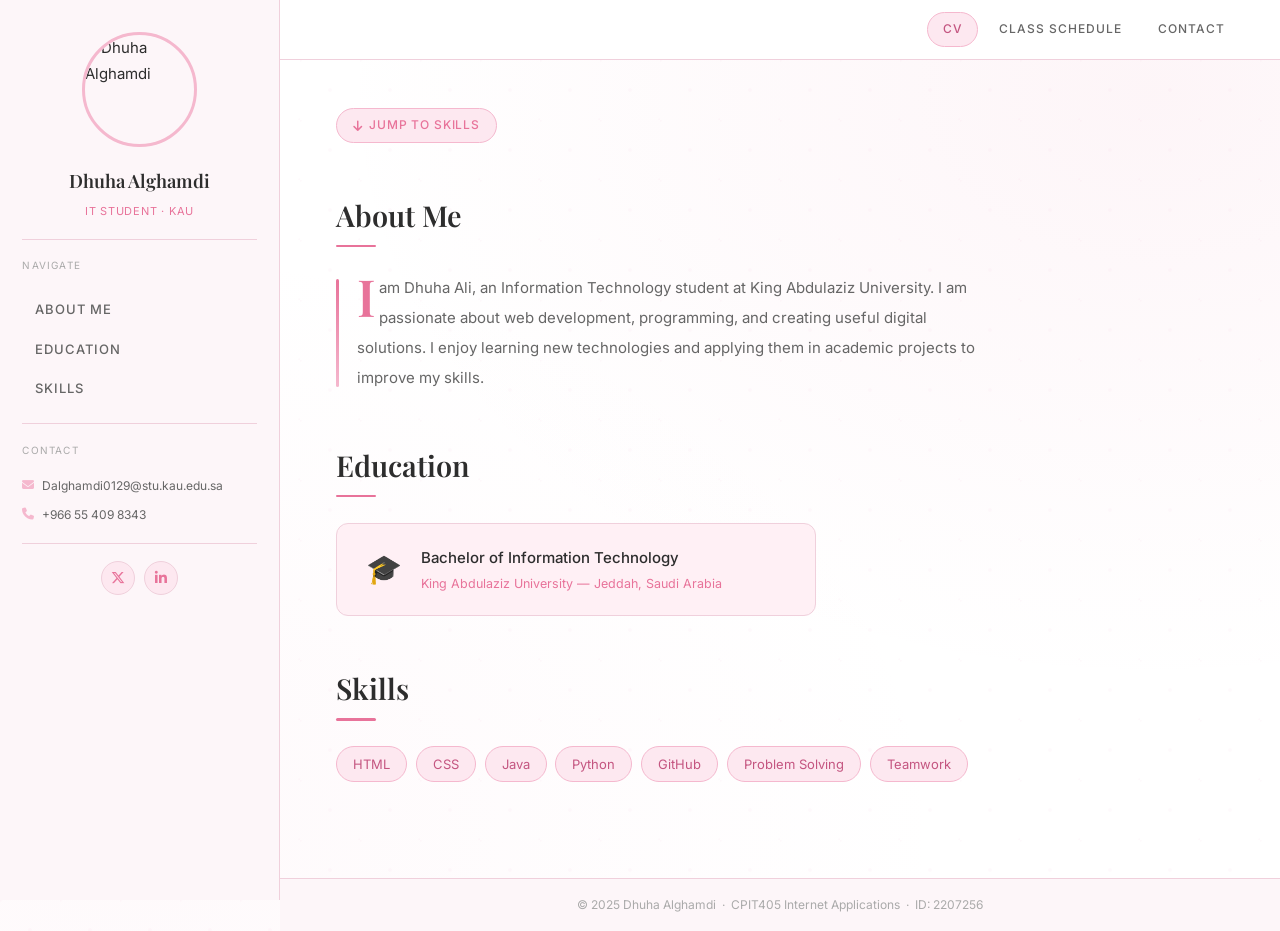
==== commit 587c5bfe: "Update photo" ====
--- a/index.html
+++ b/index.html
@@ -20,10 +20,7 @@
   <aside class="sidebar">
 
     <!-- Profile image - rounded (border-radius 50%) - optional requirement -->
-    <img
-      src="[data-uri]"
-      alt="Dhuha Alghamdi"
-      class="profile-pic">
+    <img src="image/profile.png" alt="Dhuha Alghamdi" class="profile-pic">
 
     <div class="sidebar-name">Dhuha Alghamdi</div>
     <div class="sidebar-role">IT Student · KAU</div>
@@ -136,3 +133,4 @@
 </body>
 </html>
 
+
